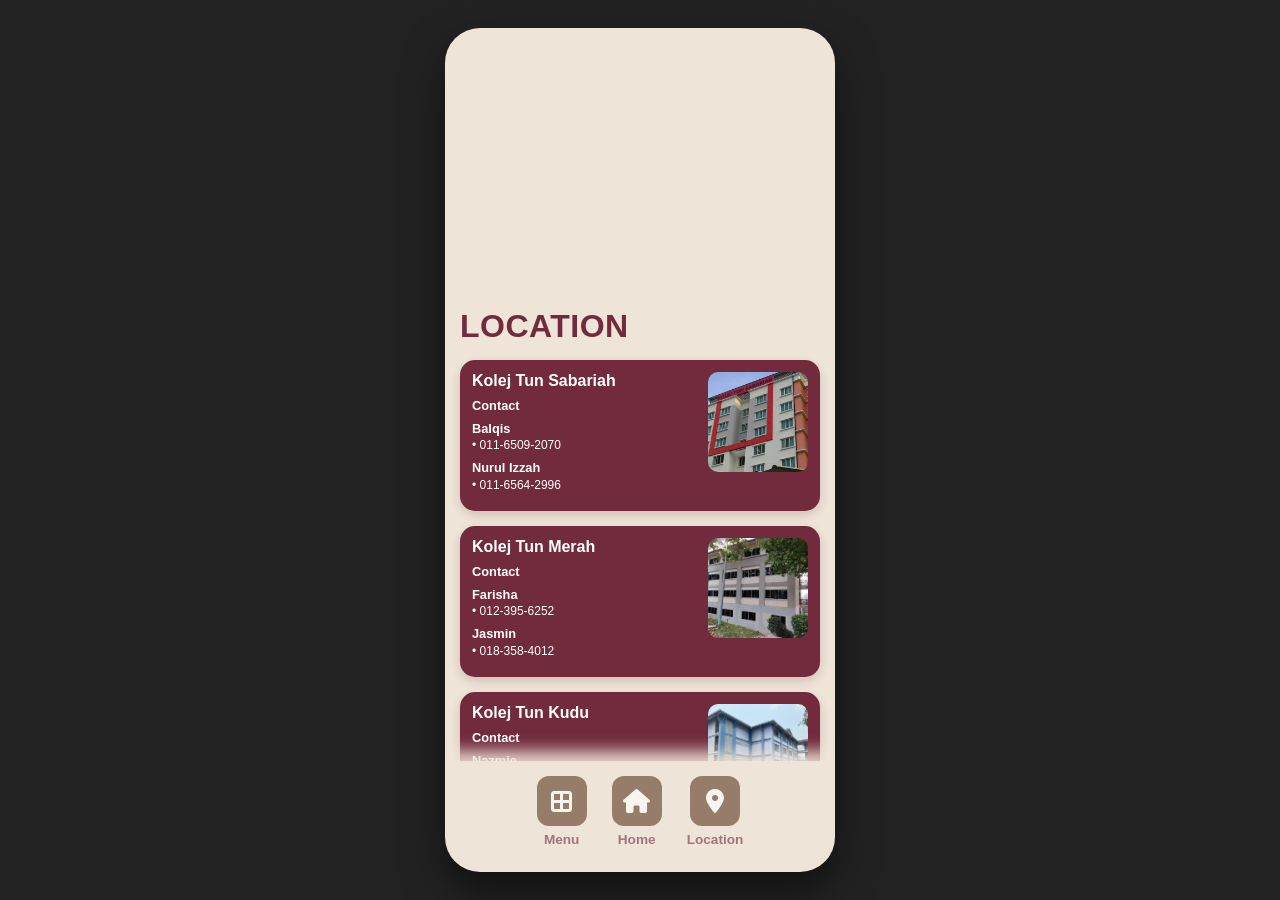
==== index.html @ 5f38cc9f "ramen" ====
<!DOCTYPE html>
<html lang="en">
<head>
    <meta charset="UTF-8">
    <meta name="viewport" content="width=device-width, initial-scale=1.0">
    <title>Location Guide</title>
    <link rel="stylesheet" href="css/style.css">
    <!-- FontAwesome for Navigation Icons -->
    <link rel="stylesheet" href="https://cdnjs.cloudflare.com/ajax/libs/font-awesome/6.4.0/css/all.min.css">
</head>
<body>
    <div class="app-container">
        <!-- Main Header Map (UiTM Alor Gajah) -->
        <header class="header-section">
            <iframe 
                src="https://maps.google.com/maps?q=UiTM%20Alor%20Gajah,%20Melaka&t=&z=15&ie=UTF8&iwloc=&output=embed" 
                class="main-img" 
                height="250" 
                style="border:0;" 
                allowfullscreen="" 
                loading="lazy" 
                referrerpolicy="no-referrer-when-downgrade">
            </iframe>
        </header>

        <!-- Page Title -->
        <h1 class="page-title">LOCATION</h1>

        <!-- Location Cards Grid -->
        <main class="cards-grid">
            <!-- Card 1 -->
            <article class="location-card">
                <div class="card-content">
                    <h2>Kolej Tun Sabariah</h2>
                    <div class="contact-block">
                        <p class="contact-title">Contact</p>
                        <p>Balqis<br><span class="phone">• 011-6509-2070</span></p>
                        <p>Nurul Izzah<br><span class="phone">• 011-6564-2996</span></p>
                    </div>
                </div>
                <div class="card-thumbnail">
                    <img src="image/sabby.jpeg" alt="Kolej Tun Sabariah Building">
                </div>
            </article>

            <!-- Card 2 -->
            <article class="location-card">
                <div class="card-content">
                    <h2>Kolej Tun Merah</h2>
                    <div class="contact-block">
                        <p class="contact-title">Contact</p>
                        <p>Farisha<br><span class="phone">• 012-395-6252</span></p>
                        <p>Jasmin<br><span class="phone">• 018-358-4012</span></p>
                    </div>
                </div>
                <div class="card-thumbnail">
                    <img src="image/merah.jpeg" alt="Kolej Tun Merah Building">
                </div>
            </article>

            <!-- Card 3 -->
            <article class="location-card">
                <div class="card-content">
                    <h2>Kolej Tun Kudu</h2>
                    <div class="contact-block">
                        <p class="contact-title">Contact</p>
                        <p>Nazmie<br><span class="phone">• 011-1757-4930</span></p>
                    </div>
                </div>
                <div class="card-thumbnail">
                    <img src="image/kudu.jpeg" alt="Kolej Tun Kudu Building">
                </div>
            </article>
        </main>

        <!-- Bottom Navigation -->
        <nav class="bottom-nav">
            <button class="nav-btn" onclick="handleNavigation('menu')">
                <div class="icon-wrapper"><i class="fa-solid fa-border-all"></i></div>
                <span>Menu</span>
            </button>
            <button class="nav-btn" onclick="handleNavigation('home')">
                <div class="icon-wrapper"><i class="fa-solid fa-house"></i></div>
                <span>Home</span>
            </button>
            <button class="nav-btn active" onclick="handleNavigation('location')">
                <div class="icon-wrapper"><i class="fa-solid fa-location-dot"></i></div>
                <span>Location</span>
            </button>
        </nav>
    </div>
    
    <script src="js/script.js"></script>
</body>
</html>
---- css/style.css ----
/* Base Reset & Variables */
* {
    margin: 0;
    padding: 0;
    box-sizing: border-box;
}

:root {
    --bg-color: #eee4d8;
    --maroon: #712b3c;
    --dark-brown: #5c3a21;
    --white: #ffffff;
}

body {
    font-family: 'Segoe UI', Tahoma, Geneva, Verdana, sans-serif;
    /* Dark background outside the phone to make it stand out on desktop */
    background-color: #222; 
    display: flex;
    justify-content: center;
    align-items: center;
    min-height: 100vh;
}

/* Simulated Phone Container */
.app-container {
    width: 100%;
    max-width: 390px; 
    height: 844px; 
    max-height: 100vh;
    background-color: var(--bg-color);
    position: relative;
    overflow-y: auto;
    overflow-x: hidden;
    padding: 15px 15px 0 15px; /* Removed bottom padding so the nav sits flush */
    box-shadow: 0 20px 40px rgba(0,0,0,0.5);
    border-radius: 35px; 
}

/* Hide scrollbar for a cleaner app look */
.app-container::-webkit-scrollbar {
    display: none;
}
.app-container {
    -ms-overflow-style: none;  /* IE and Edge */
    scrollbar-width: none;  /* Firefox */
}

/* Header */
.header-section {
    width: 100%;
    margin-bottom: 15px;
}

.main-img {
    width: 100%;
    border-radius: 12px;
    object-fit: cover;
    display: block;
}

/* Typography */
.page-title {
    color: var(--maroon);
    font-size: 2rem;
    font-weight: 900;
    margin-bottom: 15px;
    letter-spacing: 0.5px;
}

/* Card Grid Layout */
.cards-grid {
    display: flex;
    flex-direction: column;
    gap: 15px;
    padding-bottom: 30px; /* Adds space so the last card doesn't hide behind the nav */
}

.location-card {
    background-color: var(--maroon);
    color: var(--white);
    border-radius: 15px;
    display: flex;
    justify-content: space-between;
    padding: 12px;
    width: 100%;
    box-shadow: 0 4px 10px rgba(113, 43, 60, 0.2);
}

.centered-card {
    margin: 0;
    width: 100%;
}

/* Card Content Styling */
.card-content {
    flex: 1;
    padding-right: 10px;
}

.card-content h2 {
    font-size: 1rem;
    margin-bottom: 8px;
    font-weight: 700;
}

.contact-block {
    font-size: 0.8rem;
    line-height: 1.3;
}

.contact-title {
    font-weight: 700;
    margin-bottom: 4px;
}

.contact-block p {
    margin-bottom: 6px;
    font-weight: 600;
}

.phone {
    font-weight: 400;
    font-size: 0.75rem;
}

.card-thumbnail {
    width: 100px;
    flex-shrink: 0;
}

.card-thumbnail img {
    width: 100%;
    height: 100px;
    object-fit: cover;
    border-radius: 10px;
}

/* Bottom Navigation (Sticky to follow scrolling) */
.bottom-nav {
    position: sticky;
    bottom: 0;
    width: calc(100% + 30px); /* Stretches to fill the container despite padding */
    margin-left: -15px;
    display: flex;
    justify-content: center;
    gap: 25px;
    padding: 15px 0 25px 0;
    background-color: var(--bg-color);
    border-radius: 0 0 35px 35px;
    z-index: 100; /* Ensures it stays on top of the cards */
    box-shadow: 0 -10px 15px rgba(238, 228, 216, 0.9); /* Adds a soft fade effect above it */
}

.nav-btn {
    background: transparent;
    border: none;
    display: flex;
    flex-direction: column;
    align-items: center;
    cursor: pointer;
    color: var(--maroon);
}

.icon-wrapper {
    background-color: var(--dark-brown);
    color: var(--white);
    width: 50px;
    height: 50px;
    display: flex;
    align-items: center;
    justify-content: center;
    border-radius: 12px;
    font-size: 1.5rem;
    margin-bottom: 6px;
}

.nav-btn span {
    font-weight: 700;
    font-size: 0.85rem;
}
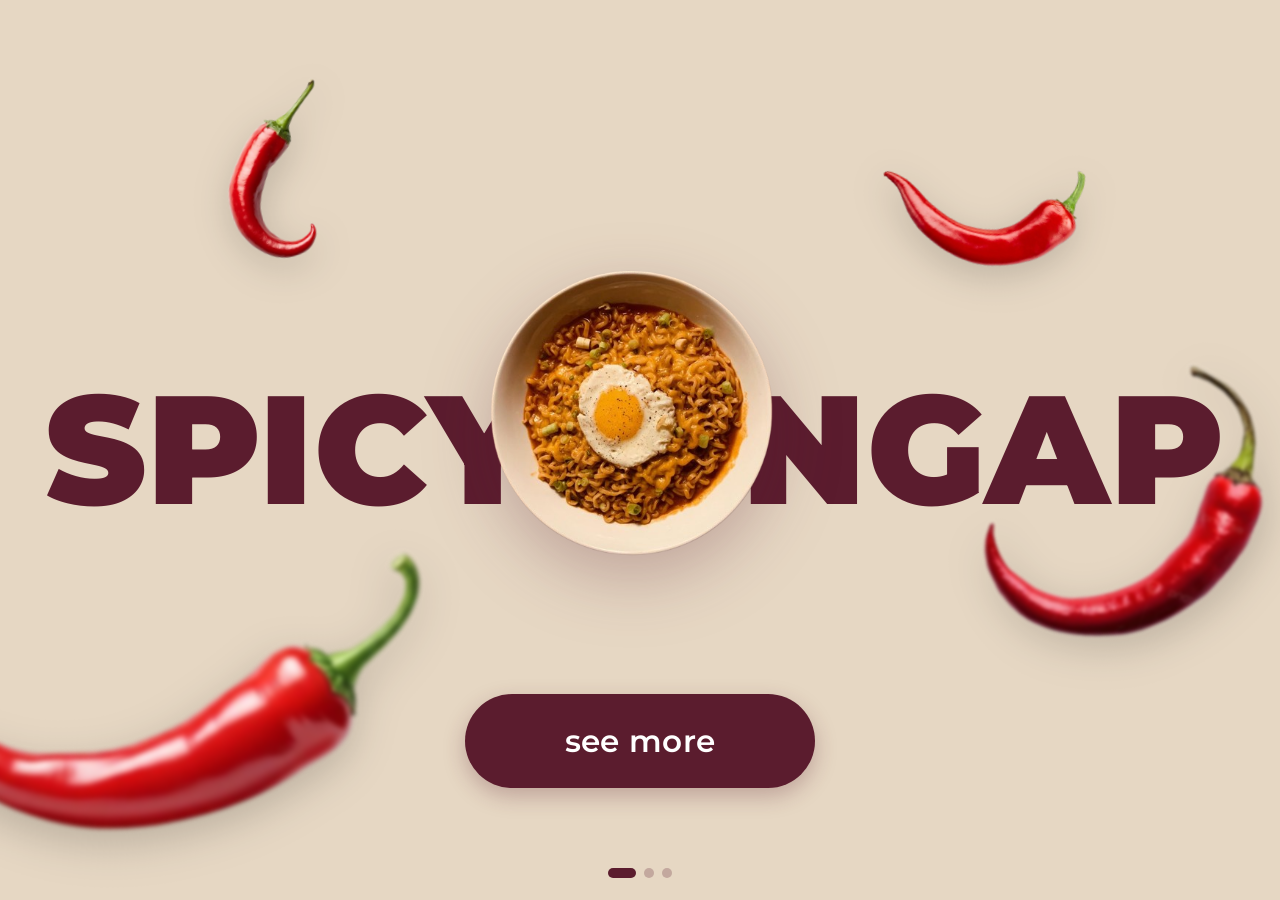
==== commit 5d8a25ca: "ramen" ====
--- a/index.html
+++ b/index.html
@@ -1,95 +1,232 @@
 <!DOCTYPE html>
 <html lang="en">
 <head>
-    <meta charset="UTF-8">
-    <meta name="viewport" content="width=device-width, initial-scale=1.0">
-    <title>Location Guide</title>
-    <link rel="stylesheet" href="css/style.css">
-    <!-- FontAwesome for Navigation Icons -->
-    <link rel="stylesheet" href="https://cdnjs.cloudflare.com/ajax/libs/font-awesome/6.4.0/css/all.min.css">
+  <meta charset="UTF-8">
+  <meta name="viewport" content="width=device-width, initial-scale=1.0, maximum-scale=1.0, user-scalable=no">
+  <title>Ngap &amp; Hirup</title>
+  <link href="https://fonts.googleapis.com/css2?family=Poppins:wght@800;900&family=Quicksand:wght@500;700&display=swap" rel="stylesheet">
+  <link href="https://fonts.googleapis.com/css2?family=Montserrat:wght@500;600;700;800;900&family=Poppins:wght@600;700;800;900&display=swap" rel="stylesheet">
+  <link rel="stylesheet" href="css/style.css">
 </head>
 <body>
-    <div class="app-container">
-        <!-- Main Header Map (UiTM Alor Gajah) -->
-        <header class="header-section">
-            <iframe 
-                src="https://maps.google.com/maps?q=UiTM%20Alor%20Gajah,%20Melaka&t=&z=15&ie=UTF8&iwloc=&output=embed" 
-                class="main-img" 
-                height="250" 
-                style="border:0;" 
-                allowfullscreen="" 
-                loading="lazy" 
-                referrerpolicy="no-referrer-when-downgrade">
-            </iframe>
-        </header>
-
-        <!-- Page Title -->
-        <h1 class="page-title">LOCATION</h1>
-
-        <!-- Location Cards Grid -->
-        <main class="cards-grid">
-            <!-- Card 1 -->
-            <article class="location-card">
-                <div class="card-content">
-                    <h2>Kolej Tun Sabariah</h2>
-                    <div class="contact-block">
-                        <p class="contact-title">Contact</p>
-                        <p>Balqis<br><span class="phone">• 011-6509-2070</span></p>
-                        <p>Nurul Izzah<br><span class="phone">• 011-6564-2996</span></p>
-                    </div>
-                </div>
-                <div class="card-thumbnail">
-                    <img src="image/sabby.jpeg" alt="Kolej Tun Sabariah Building">
-                </div>
-            </article>
-
-            <!-- Card 2 -->
-            <article class="location-card">
-                <div class="card-content">
-                    <h2>Kolej Tun Merah</h2>
-                    <div class="contact-block">
-                        <p class="contact-title">Contact</p>
-                        <p>Farisha<br><span class="phone">• 012-395-6252</span></p>
-                        <p>Jasmin<br><span class="phone">• 018-358-4012</span></p>
-                    </div>
-                </div>
-                <div class="card-thumbnail">
-                    <img src="image/merah.jpeg" alt="Kolej Tun Merah Building">
-                </div>
-            </article>
-
-            <!-- Card 3 -->
-            <article class="location-card">
-                <div class="card-content">
-                    <h2>Kolej Tun Kudu</h2>
-                    <div class="contact-block">
-                        <p class="contact-title">Contact</p>
-                        <p>Nazmie<br><span class="phone">• 011-1757-4930</span></p>
-                    </div>
-                </div>
-                <div class="card-thumbnail">
-                    <img src="image/kudu.jpeg" alt="Kolej Tun Kudu Building">
-                </div>
-            </article>
-        </main>
-
-        <!-- Bottom Navigation -->
-        <nav class="bottom-nav">
-            <button class="nav-btn" onclick="handleNavigation('menu')">
-                <div class="icon-wrapper"><i class="fa-solid fa-border-all"></i></div>
-                <span>Menu</span>
-            </button>
-            <button class="nav-btn" onclick="handleNavigation('home')">
-                <div class="icon-wrapper"><i class="fa-solid fa-house"></i></div>
-                <span>Home</span>
-            </button>
-            <button class="nav-btn active" onclick="handleNavigation('location')">
-                <div class="icon-wrapper"><i class="fa-solid fa-location-dot"></i></div>
-                <span>Location</span>
-            </button>
-        </nav>
+
+  <div class="carousel-wrapper" id="carousel">
+
+    <div class="carousel-track" id="track">
+
+      <!-- SLIDE 1: SPICY NGAP -->
+      <section class="slide active">
+        <div class="title-group">
+          <span class="title-word">SPICY</span>
+          <span class="title-word">NGAP</span>
+        </div>
+        <div class="main-image-container">
+          <img src="img home/RAMEN CARBONARA.png" alt="Spicy Ramen Bowl">
+        </div>
+
+        <img class="decor-item chili-1" src="img home/3b6d1601d26d197c1bd742f06aeb7d2b-removebg-preview.png" alt="Chili Top Left">
+        <img class="decor-item chili-2" src="img home/923187c57b7c8dea98fc00b5d7a0eb13-removebg-preview.png" alt="Chili Top Right">
+        <img class="decor-item chili-3" src="img home/75b041db3dc626a49eda15c523868b74-removebg-preview.png" alt="Chili Bottom Left">
+        <img class="decor-item chili-4" src="img home/13a04a4ef39e5427008abeb525b9734f-removebg-preview.png" alt="Chili Bottom Right">
+
+        <a href="about us.html" class="see-more-btn">see more</a>
+      </section>
+
+      <!-- SLIDE 2: HIRUP BERRY -->
+      <section class="slide">
+        <div class="title-group">
+          <span class="title-word">HIRUP</span>
+          <span class="title-word">BERRY</span>
+        </div>
+        <div class="main-image-container">
+          <img src="img home/AIR berry.png" alt="Berry Drink">
+        </div>
+
+        <img class="decor-item berry-1" src="img home/BLUEBERRY(1).png" alt="Blueberry">
+        <img class="decor-item berry-2" src="img home/BLUEBERRY(1).png" alt="Blueberry">
+        <img class="decor-item berry-3" src="img home/BLUEBERRY(1).png" alt="Blueberry">
+        <img class="decor-item berry-4" src="img home/BLUEBERRY(1).png" alt="Blueberry">
+        <img class="decor-item berry-5" src="img home/BLUEBERRY(1).png" alt="Blueberry">
+
+        <a href="about us.html" class="see-more-btn">see more</a>
+      </section>
+
+      <!-- SLIDE 3: HIRUP PEACH -->
+      <section class="slide">
+        <div class="title-group">
+          <span class="title-word">HIRUP</span>
+          <span class="title-word">PEACH</span>
+        </div>
+        <div class="main-image-container">
+          <img src="img home/AIR peach.png" alt="Peach Drink">
+        </div>
+
+        <img class="decor-item peach-1" src="img home/25c45f5ea2036fd3ec9a0c25725b2d81-removebg-preview.png" alt="Peach">
+        <img class="decor-item peach-2" src="img home/3fe62bd265b0e8c60bc217a7c152673f-removebg-preview (1).png" alt="Peach">
+        <img class="decor-item peach-3" src="img home/PEACH.jpg-removebg-preview.png" alt="Peach">
+        <img class="decor-item peach-4" src="img home/3fe62bd265b0e8c60bc217a7c152673f-removebg-preview (1).png" alt="Peach">
+        <img class="decor-item peach-5" src="img home/PEACH.jpg-removebg-preview.png" alt="Peach">
+
+        <a href="about us.html" class="see-more-btn">see more</a>
+      </section>
+
     </div>
-    
-    <script src="js/script.js"></script>
+
+    <!-- Indicator Titik Bawah -->
+    <div class="indicators" id="indicators">
+      <div class="dot active" data-index="0"></div>
+      <div class="dot" data-index="1"></div>
+      <div class="dot" data-index="2"></div>
+    </div>
+
+  </div>
+
+  <script>
+    const carousel = document.getElementById('carousel');
+    const slides = document.querySelectorAll('.slide');
+    const dots = document.querySelectorAll('.dot');
+
+    let currentIndex = 0;
+    const totalSlides = slides.length;
+    let startX = 0;
+    let currentX = 0;
+    let isDragging = false;
+    let isExiting = false;
+    let autoSlideInterval;
+
+    function updateSlide() {
+      slides.forEach((slide, idx) => {
+        slide.classList.toggle('active', idx === currentIndex);
+      });
+      dots.forEach((dot, idx) => {
+        dot.classList.toggle('active', idx === currentIndex);
+      });
+    }
+
+    function goToNext() {
+      if (isExiting) return;
+      currentIndex = (currentIndex + 1) % totalSlides;
+      updateSlide();
+    }
+
+    function goToPrev() {
+      if (isExiting) return;
+      currentIndex = (currentIndex - 1 + totalSlides) % totalSlides;
+      updateSlide();
+    }
+
+    function startAutoSlide() {
+      if (isExiting) return;
+      stopAutoSlide();
+      autoSlideInterval = setInterval(() => {
+        goToNext();
+      }, 3500);
+    }
+
+    function stopAutoSlide() {
+      clearInterval(autoSlideInterval);
+    }
+
+    dots.forEach(dot => {
+      dot.addEventListener('click', (e) => {
+        if (isExiting) return;
+        stopAutoSlide();
+        currentIndex = parseInt(e.target.dataset.index);
+        updateSlide();
+        startAutoSlide();
+      });
+    });
+
+    carousel.addEventListener('pointerdown', (e) => {
+      if (isExiting || e.target.closest('.see-more-btn') || e.target.closest('.dot')) return;
+
+      stopAutoSlide();
+      isDragging = true;
+      startX = e.clientX;
+      currentX = startX;
+
+      try {
+        carousel.setPointerCapture(e.pointerId);
+      } catch (err) {}
+    });
+
+    carousel.addEventListener('pointermove', (e) => {
+      if (!isDragging || isExiting) return;
+      currentX = e.clientX;
+    });
+
+    function handlePointerUp(e) {
+      if (!isDragging) return;
+      isDragging = false;
+
+      try {
+        carousel.releasePointerCapture(e.pointerId);
+      } catch (err) {}
+
+      if (isExiting) return;
+
+      const diff = currentX - startX;
+
+      if (diff < -30) {
+        goToNext();
+      } else if (diff > 30) {
+        goToPrev();
+      }
+
+      startAutoSlide();
+    }
+
+    carousel.addEventListener('pointerup', handlePointerUp);
+    carousel.addEventListener('pointercancel', handlePointerUp);
+    carousel.addEventListener('dragstart', (e) => e.preventDefault());
+
+    window.addEventListener('keydown', (e) => {
+      if (isExiting) return;
+      if (e.key === 'ArrowRight') {
+        stopAutoSlide();
+        goToNext();
+        startAutoSlide();
+      }
+      if (e.key === 'ArrowLeft') {
+        stopAutoSlide();
+        goToPrev();
+        startAutoSlide();
+      }
+    });
+
+    document.querySelectorAll('.see-more-btn').forEach((btn) => {
+      btn.addEventListener('click', function (e) {
+        const targetUrl = this.getAttribute('href');
+        if (targetUrl && targetUrl !== '#') {
+          e.preventDefault();
+        }
+
+        if (isExiting) return;
+        isExiting = true;
+        stopAutoSlide();
+
+        carousel.classList.add('is-exiting');
+        const activeSlide = this.closest('.slide') || document.querySelector('.slide.active');
+        if (activeSlide) {
+          activeSlide.classList.add('exit-up');
+        }
+
+        if (targetUrl && targetUrl !== '#') {
+          setTimeout(() => {
+            window.location.href = targetUrl;
+          }, 1800);
+        }
+      });
+    });
+
+    window.addEventListener('pageshow', () => {
+      isExiting = false;
+      carousel.classList.remove('is-exiting');
+      slides.forEach((slide) => slide.classList.remove('exit-up'));
+      startAutoSlide();
+    });
+
+    startAutoSlide();
+  </script>
 </body>
 </html>
--- a/css/style.css
+++ b/css/style.css
@@ -1,181 +1,571 @@
-/* Base Reset & Variables */
+@charset "utf-8";
+/* CSS Document */
+:root {
+  --bg-color: #E6D7C3;
+  --maroon-color: #5B1C2E;
+  --maroon-dark: #3F111E;
+  --white: #FFFFFF;
+}
+
 * {
-    margin: 0;
-    padding: 0;
-    box-sizing: border-box;
-}
-
-:root {
-    --bg-color: #eee4d8;
-    --maroon: #712b3c;
-    --dark-brown: #5c3a21;
-    --white: #ffffff;
-}
-
-body {
-    font-family: 'Segoe UI', Tahoma, Geneva, Verdana, sans-serif;
-    /* Dark background outside the phone to make it stand out on desktop */
-    background-color: #222; 
-    display: flex;
-    justify-content: center;
-    align-items: center;
-    min-height: 100vh;
-}
-
-/* Simulated Phone Container */
-.app-container {
+  box-sizing: border-box;
+  margin: 0;
+  padding: 0;
+  user-select: none;
+  -webkit-user-select: none;
+}
+
+html, body {
+  width: 100%;
+  height: 100%;
+  overflow: hidden;
+  background-color: var(--bg-color);
+  font-family: 'Montserrat', 'Poppins', sans-serif;
+}
+
+img {
+  -webkit-user-drag: none;
+  user-drag: none;
+  pointer-events: none;
+}
+
+/* =========================================================
+   ZON 1: PAPARAN DESKTOP
+   ========================================================= */
+.carousel-wrapper {
+  position: relative;
+  width: 100vw;
+  height: 100vh;
+  height: 100dvh;
+  overflow: hidden;
+  touch-action: pan-y;
+  background-color: var(--bg-color);
+}
+
+.carousel-track {
+  position: relative;
+  width: 100vw;
+  height: 100%;
+}
+
+.slide {
+  position: absolute;
+  top: 0;
+  left: 0;
+  width: 100vw;
+  height: 100%;
+  display: flex;
+  flex-direction: column;
+  align-items: center;
+  justify-content: center;
+  overflow: hidden;
+  background-color: var(--bg-color);
+  opacity: 0;
+  transform: scale(0.92);
+  pointer-events: none;
+  z-index: 1;
+  transition: opacity 0.35s ease, transform 0.45s cubic-bezier(0.25, 1, 0.5, 1);
+}
+
+.slide.active {
+  opacity: 1;
+  transform: scale(1);
+  pointer-events: auto;
+  z-index: 2;
+}
+
+.slide .main-image-container,
+.slide .float-item,
+.slide .decor-item {
+  scale: 0.85;
+  opacity: 0;
+  transition: scale 0.45s cubic-bezier(0.25, 1, 0.5, 1), opacity 0.35s ease;
+}
+
+.slide.active .main-image-container,
+.slide.active .float-item,
+.slide.active .decor-item {
+  scale: 1;
+  opacity: 1;
+}
+
+/* --- ANIMASI NAIK KE ATAS PERLAHAN & MAKANAN/AIR BERPUSING --- */
+@keyframes floatUpSlow {
+  0% {
+    translate: 0 0;
+    opacity: 1;
+  }
+  85% {
+    opacity: 1;
+  }
+  100% {
+    translate: 0 -135vh;
+    opacity: 0;
+  }
+}
+
+@keyframes spinFoodDrink {
+  0% {
+    rotate: 0deg;
+    opacity: 1;
+  }
+  82% {
+    opacity: 1;
+  }
+  100% {
+    rotate: 360deg;
+    opacity: 0;
+  }
+}
+
+.slide.exit-up .float-item,
+.slide.exit-up .decor-item {
+  animation: floatUpSlow 1.7s ease-in-out forwards;
+}
+
+.slide.exit-up .chili-3,
+.slide.exit-up .chili-4,
+.slide.exit-up .berry-4,
+.slide.exit-up .berry-5,
+.slide.exit-up .peach-4,
+.slide.exit-up .peach-5 {
+  animation: floatUpSlow 1.95s ease-in-out forwards;
+}
+
+.slide.exit-up .main-image-container img {
+  animation: spinFoodDrink 1.85s ease-in-out forwards;
+}
+
+.slide.exit-up .title-group,
+.slide.exit-up .see-more-btn,
+.carousel-wrapper.is-exiting .indicators {
+  opacity: 0;
+  transition: opacity 0.6s ease 0.45s;
+}
+
+/* Tajuk & Overlap Pinggan / Cawan */
+.title-group {
+  position: relative;
+  z-index: 2;
+  display: flex;
+  align-items: center;
+  justify-content: center;
+  width: 100%;
+  gap: clamp(40px, 8vw, 120px);
+}
+
+.title-word {
+  flex: 1;
+  font-family: 'Montserrat', 'Poppins', sans-serif;
+  font-size: clamp(3.8rem, 12vw, 10rem);
+  font-weight: 900;
+  color: var(--maroon-color);
+  letter-spacing: 0.5px;
+  text-transform: uppercase;
+  line-height: 1;
+}
+
+.title-word:first-child {
+  text-align: right;
+}
+
+.title-word:last-child {
+  text-align: left;
+}
+
+.main-image-container {
+  position: absolute;
+  top: 46%;
+  left: 50%;
+  transform: translate(-50%, -50%) rotate(6deg);
+  z-index: 3;
+  width: clamp(170px, 26vw, 300px);
+  height: clamp(250px, 38vw, 430px);
+  display: flex;
+  align-items: center;
+  justify-content: center;
+}
+
+.main-image-container img {
+  width: 100%;
+  height: 100%;
+  object-fit: contain;
+  border-radius: 0;
+  filter: drop-shadow(0 18px 28px rgba(91, 28, 46, 0.28));
+}
+
+/* Elemen Hiasan Statik */
+.float-item,
+.decor-item {
+  position: absolute;
+  pointer-events: none;
+}
+
+/* Cili Atas: Tajam (Tiada Blur) */
+.chili-1, .chili-2 {
+  z-index: 2;
+  filter: drop-shadow(0 10px 18px rgba(0, 0, 0, 0.18));
+}
+
+/* Cili Kanan Belakang Huruf 'P': Kabur Ringan */
+.chili-4 {
+  z-index: 1;
+  filter: blur(1.6px) drop-shadow(0 12px 20px rgba(0, 0, 0, 0.18));
+}
+
+/* Cili Bawah Kiri: Kabur Sederhana */
+.chili-3 {
+  z-index: 4;
+  filter: blur(2.2px) drop-shadow(0 14px 22px rgba(0, 0, 0, 0.2));
+}
+
+/* Berry & Peach Atas: Kabur Lembut */
+.berry-1, .berry-2, .berry-3,
+.peach-1, .peach-2, .peach-3 {
+  z-index: 2;
+  filter: blur(1.2px) drop-shadow(0 10px 18px rgba(0, 0, 0, 0.16));
+}
+
+/* Berry & Peach Bawah: Kabur Sederhana */
+.berry-4, .berry-5,
+.peach-4, .peach-5 {
+  z-index: 4;
+  filter: blur(2.2px) drop-shadow(0 14px 22px rgba(0, 0, 0, 0.2));
+}
+
+/* --- SLIDE 1: CILI (DESKTOP) --- */
+.chili-1 {
+  top: 8%;
+  left: 14%;
+  width: clamp(135px, 16.5vw, 260px);
+  transform: rotate(-10deg);
+}
+
+.chili-2 {
+  top: 15%;
+  right: 15%;
+  width: clamp(140px, 17vw, 240px);
+  transform: rotate(15deg);
+}
+
+.chili-3 {
+  bottom: -8%;
+  left: -9%;
+  width: clamp(320px, 42vw, 540px);
+  transform: rotate(10deg);
+}
+
+.chili-4 {
+  top: 31%;
+  right: -11%;
+  width: clamp(290px, 38vw, 490px);
+  transform: rotate(-25deg);
+}
+
+/* --- SLIDE 2: BERRY (DESKTOP) --- */
+.berry-1 {
+  top: 22%;
+  left: 12%;
+  width: clamp(100px, 10vw, 110px);
+  transform: rotate(-10deg);
+}
+
+.berry-2 {
+  top: 5%;
+  left: 32%;
+  width: clamp(100px, 11vw, 120px);
+  transform: rotate(15deg);
+}
+
+.berry-3 {
+  top: 20%;
+  right: 16%;
+  width: clamp(100px, 10vw, 110px);
+  transform: rotate(-15deg);
+}
+
+.berry-4 {
+  bottom: 1%;
+  left: -8%;
+  width: clamp(300px, 42vw, 520px);
+  transform: rotate(5deg);
+}
+
+.berry-5 {
+  bottom: 14%;
+  right: -5%;
+  width: clamp(190px, 28vw, 360px);
+  transform: rotate(-10deg);
+}
+
+/* --- SLIDE 3: PEACH (DESKTOP) --- */
+.peach-1 { top: 8%; left: 28%; width: clamp(60px, 10vw, 110px); }
+.peach-2 { top: 24%; left: 12%; width: clamp(65px, 10.5vw, 115px); }
+.peach-3 { top: 20%; right: 18%; width: clamp(70px, 11vw, 125px); }
+.peach-4 { bottom: -5%; left: -4%; width: clamp(230px, 36vw, 460px); }
+.peach-5 { bottom: -2%; right: -4%; width: clamp(210px, 32vw, 440px); }
+
+/* Butang / Pautan "see more" */
+.see-more-btn {
+  position: absolute;
+  bottom: clamp(90px, 12.5vh, 125px);
+  z-index: 10;
+  display: inline-block;
+  text-decoration: none;
+  white-space: nowrap;
+  background-color: var(--maroon-color);
+  color: var(--white);
+  border: none;
+  padding: clamp(20px, 3.2vh, 28px) clamp(70px, 10.5vw, 100px);
+  border-radius: 999px;
+  font-family: 'Montserrat', 'Poppins', sans-serif;
+  font-size: clamp(1.55rem, 3.3vw, 1.95rem);
+  font-weight: 600;
+  letter-spacing: 0.3px;
+  cursor: pointer;
+  pointer-events: auto;
+  box-shadow: 0 8px 22px rgba(91, 28, 46, 0.28);
+  transition: transform 0.2s ease, background-color 0.2s ease;
+}
+
+.see-more-btn:active {
+  transform: scale(0.95);
+  background-color: var(--maroon-dark);
+}
+
+/* Indicator Titik */
+.indicators {
+  position: absolute;
+  bottom: 22px;
+  left: 50%;
+  transform: translateX(-50%);
+  z-index: 10;
+  display: flex;
+  gap: 8px;
+}
+
+.dot {
+  width: 10px;
+  height: 10px;
+  border-radius: 50%;
+  background: rgba(91, 28, 46, 0.25);
+  cursor: pointer;
+  pointer-events: auto;
+  transition: all 0.3s ease;
+}
+
+.dot.active {
+  width: 28px;
+  border-radius: 10px;
+  background: var(--maroon-color);
+}
+
+/* Khusus untuk Mangkuk Ramen (Slide 1 Desktop) */
+.slide:first-child .main-image-container {
+  transform: translate(-50%, -50%) scale(1.2);
+}
+
+.slide:first-child .title-group {
+  gap: clamp(105px, 16vw, 220px);
+}
+
+/* =========================================================
+   ZON 2: MOBILE (SUSUNAN DESKTOP BERPUSAT DI TENGAH SKRIN)
+   ========================================================= */
+@media (max-width: 768px) {
+  .slide {
+    top: 46.5%;
+    left: 0;
+    width: 100vw;
+    height: min(112vw, 54vh);
+    overflow: visible;
+    background-color: transparent;
+    transform: translateY(-50%) scale(0.92);
+  }
+
+  .slide.active {
+    transform: translateY(-50%) scale(1);
+  }
+
+  .chili-4 {
+    filter: blur(1px) drop-shadow(0 8px 14px rgba(0, 0, 0, 0.16));
+  }
+
+  .chili-3,
+  .berry-4, .berry-5,
+  .peach-4, .peach-5 {
+    filter: blur(1.4px) drop-shadow(0 10px 16px rgba(0, 0, 0, 0.18));
+  }
+
+  /* Tajuk besar & kemas di tengah pentas */
+  .title-group {
+    position: relative;
+    top: auto;
+    left: auto;
+    transform: none;
     width: 100%;
-    max-width: 390px; 
-    height: 844px; 
-    max-height: 100vh;
-    background-color: var(--bg-color);
-    position: relative;
-    overflow-y: auto;
-    overflow-x: hidden;
-    padding: 15px 15px 0 15px; /* Removed bottom padding so the nav sits flush */
-    box-shadow: 0 20px 40px rgba(0,0,0,0.5);
-    border-radius: 35px; 
-}
-
-/* Hide scrollbar for a cleaner app look */
-.app-container::-webkit-scrollbar {
-    display: none;
-}
-.app-container {
-    -ms-overflow-style: none;  /* IE and Edge */
-    scrollbar-width: none;  /* Firefox */
-}
-
-/* Header */
-.header-section {
-    width: 100%;
-    margin-bottom: 15px;
-}
-
-.main-img {
-    width: 100%;
-    border-radius: 12px;
-    object-fit: cover;
-    display: block;
-}
-
-/* Typography */
-.page-title {
-    color: var(--maroon);
-    font-size: 2rem;
+    gap: 13vw;
+  }
+
+  .title-word {
+    font-size: 10.8vw;
     font-weight: 900;
-    margin-bottom: 15px;
-    letter-spacing: 0.5px;
-}
-
-/* Card Grid Layout */
-.cards-grid {
-    display: flex;
-    flex-direction: column;
-    gap: 15px;
-    padding-bottom: 30px; /* Adds space so the last card doesn't hide behind the nav */
-}
-
-.location-card {
-    background-color: var(--maroon);
-    color: var(--white);
-    border-radius: 15px;
-    display: flex;
-    justify-content: space-between;
-    padding: 12px;
-    width: 100%;
-    box-shadow: 0 4px 10px rgba(113, 43, 60, 0.2);
-}
-
-.centered-card {
-    margin: 0;
-    width: 100%;
-}
-
-/* Card Content Styling */
-.card-content {
-    flex: 1;
-    padding-right: 10px;
-}
-
-.card-content h2 {
-    font-size: 1rem;
-    margin-bottom: 8px;
-    font-weight: 700;
-}
-
-.contact-block {
-    font-size: 0.8rem;
-    line-height: 1.3;
-}
-
-.contact-title {
-    font-weight: 700;
-    margin-bottom: 4px;
-}
-
-.contact-block p {
-    margin-bottom: 6px;
+    letter-spacing: 0.2px;
+  }
+
+  .slide:first-child .title-word {
+    font-size: 11.2vw;
+  }
+
+  .slide:first-child .title-group {
+    gap: 19.5vw;
+  }
+
+  /* Mangkuk & Cawan berkadar dengan huruf seperti desktop */
+  .main-image-container {
+    top: 48%;
+    left: 50%;
+    width: 24vw;
+    height: 34.5vw;
+    transform: translate(-50%, -50%) rotate(6deg);
+  }
+
+  .main-image-container img {
+    filter: drop-shadow(0 12px 18px rgba(91, 28, 46, 0.28));
+  }
+
+  .slide:first-child .main-image-container {
+    top: 48.5%;
+    width: 23.5vw;
+    height: 23.5vw;
+    transform: translate(-50%, -50%) scale(1.16);
+  }
+
+  /* --- SLIDE 1: CILI --- */
+  .chili-1 {
+    top: 7%;
+    left: 15%;
+    width: 17.5vw;
+    transform: rotate(-10deg);
+  }
+
+  .chili-2 {
+    top: 14%;
+    right: 14%;
+    width: 18.5vw;
+    transform: rotate(15deg);
+  }
+
+  .chili-3 {
+    top: auto;
+    bottom: 2%;
+    left: -6%;
+    width: 44vw;
+    transform: rotate(10deg);
+  }
+
+  .chili-4 {
+    top: 45%;
+    right: -6%;
+    width: 36vw;
+    transform: rotate(-25deg);
+  }
+
+  /* --- SLIDE 2: BERRY --- */
+  .berry-1 {
+    top: 19%;
+    left: 12%;
+    width: 11.5vw;
+    transform: rotate(-10deg);
+  }
+
+  .berry-2 {
+    top: 4%;
+    left: 33%;
+    width: 12vw;
+    transform: rotate(15deg);
+  }
+
+  .berry-3 {
+    top: 17%;
+    right: 15%;
+    width: 11.5vw;
+    transform: rotate(-15deg);
+  }
+
+  .berry-4 {
+    top: auto;
+    bottom: 2%;
+    left: -5%;
+    width: 42vw;
+    transform: rotate(5deg);
+  }
+
+  .berry-5 {
+    top: auto;
+    bottom: 11%;
+    right: -3%;
+    width: 29vw;
+    transform: rotate(-10deg);
+  }
+
+  /* --- SLIDE 3: PEACH --- */
+  .peach-1 {
+    top: 6%;
+    left: 29%;
+    width: 11.5vw;
+  }
+
+  .peach-2 {
+    top: 21%;
+    left: 12%;
+    width: 12vw;
+  }
+
+  .peach-3 {
+    top: 17%;
+    right: 17%;
+    width: 12.5vw;
+  }
+
+  .peach-4 {
+    top: auto;
+    bottom: 1%;
+    left: -3%;
+    width: 38vw;
+  }
+
+  .peach-5 {
+    top: auto;
+    bottom: 3%;
+    right: -3%;
+    width: 35vw;
+  }
+
+  /* Butang "see more" lebih besar & kemas di bawah susunan */
+  .see-more-btn {
+    top: calc(100% + 2vh);
+    bottom: auto;
+    padding: 15px 54px;
+    border-radius: 999px;
+    font-size: 1.18rem;
     font-weight: 600;
-}
-
-.phone {
-    font-weight: 400;
-    font-size: 0.75rem;
-}
-
-.card-thumbnail {
-    width: 100px;
-    flex-shrink: 0;
-}
-
-.card-thumbnail img {
-    width: 100%;
-    height: 100px;
-    object-fit: cover;
-    border-radius: 10px;
-}
-
-/* Bottom Navigation (Sticky to follow scrolling) */
-.bottom-nav {
-    position: sticky;
-    bottom: 0;
-    width: calc(100% + 30px); /* Stretches to fill the container despite padding */
-    margin-left: -15px;
-    display: flex;
-    justify-content: center;
-    gap: 25px;
-    padding: 15px 0 25px 0;
-    background-color: var(--bg-color);
-    border-radius: 0 0 35px 35px;
-    z-index: 100; /* Ensures it stays on top of the cards */
-    box-shadow: 0 -10px 15px rgba(238, 228, 216, 0.9); /* Adds a soft fade effect above it */
-}
-
-.nav-btn {
-    background: transparent;
-    border: none;
-    display: flex;
-    flex-direction: column;
-    align-items: center;
-    cursor: pointer;
-    color: var(--maroon);
-}
-
-.icon-wrapper {
-    background-color: var(--dark-brown);
-    color: var(--white);
-    width: 50px;
-    height: 50px;
-    display: flex;
-    align-items: center;
-    justify-content: center;
-    border-radius: 12px;
-    font-size: 1.5rem;
-    margin-bottom: 6px;
-}
-
-.nav-btn span {
-    font-weight: 700;
-    font-size: 0.85rem;
+    box-shadow: 0 8px 20px rgba(91, 28, 46, 0.26);
+  }
+
+  /* Titik penunjuk kemas di bahagian bawah skrin */
+  .indicators {
+    top: auto;
+    bottom: clamp(32px, 5vh, 52px);
+    gap: 8px;
+  }
+
+  .dot {
+    width: 8px;
+    height: 8px;
+  }
+
+  .dot.active {
+    width: 24px;
+  }
 }
